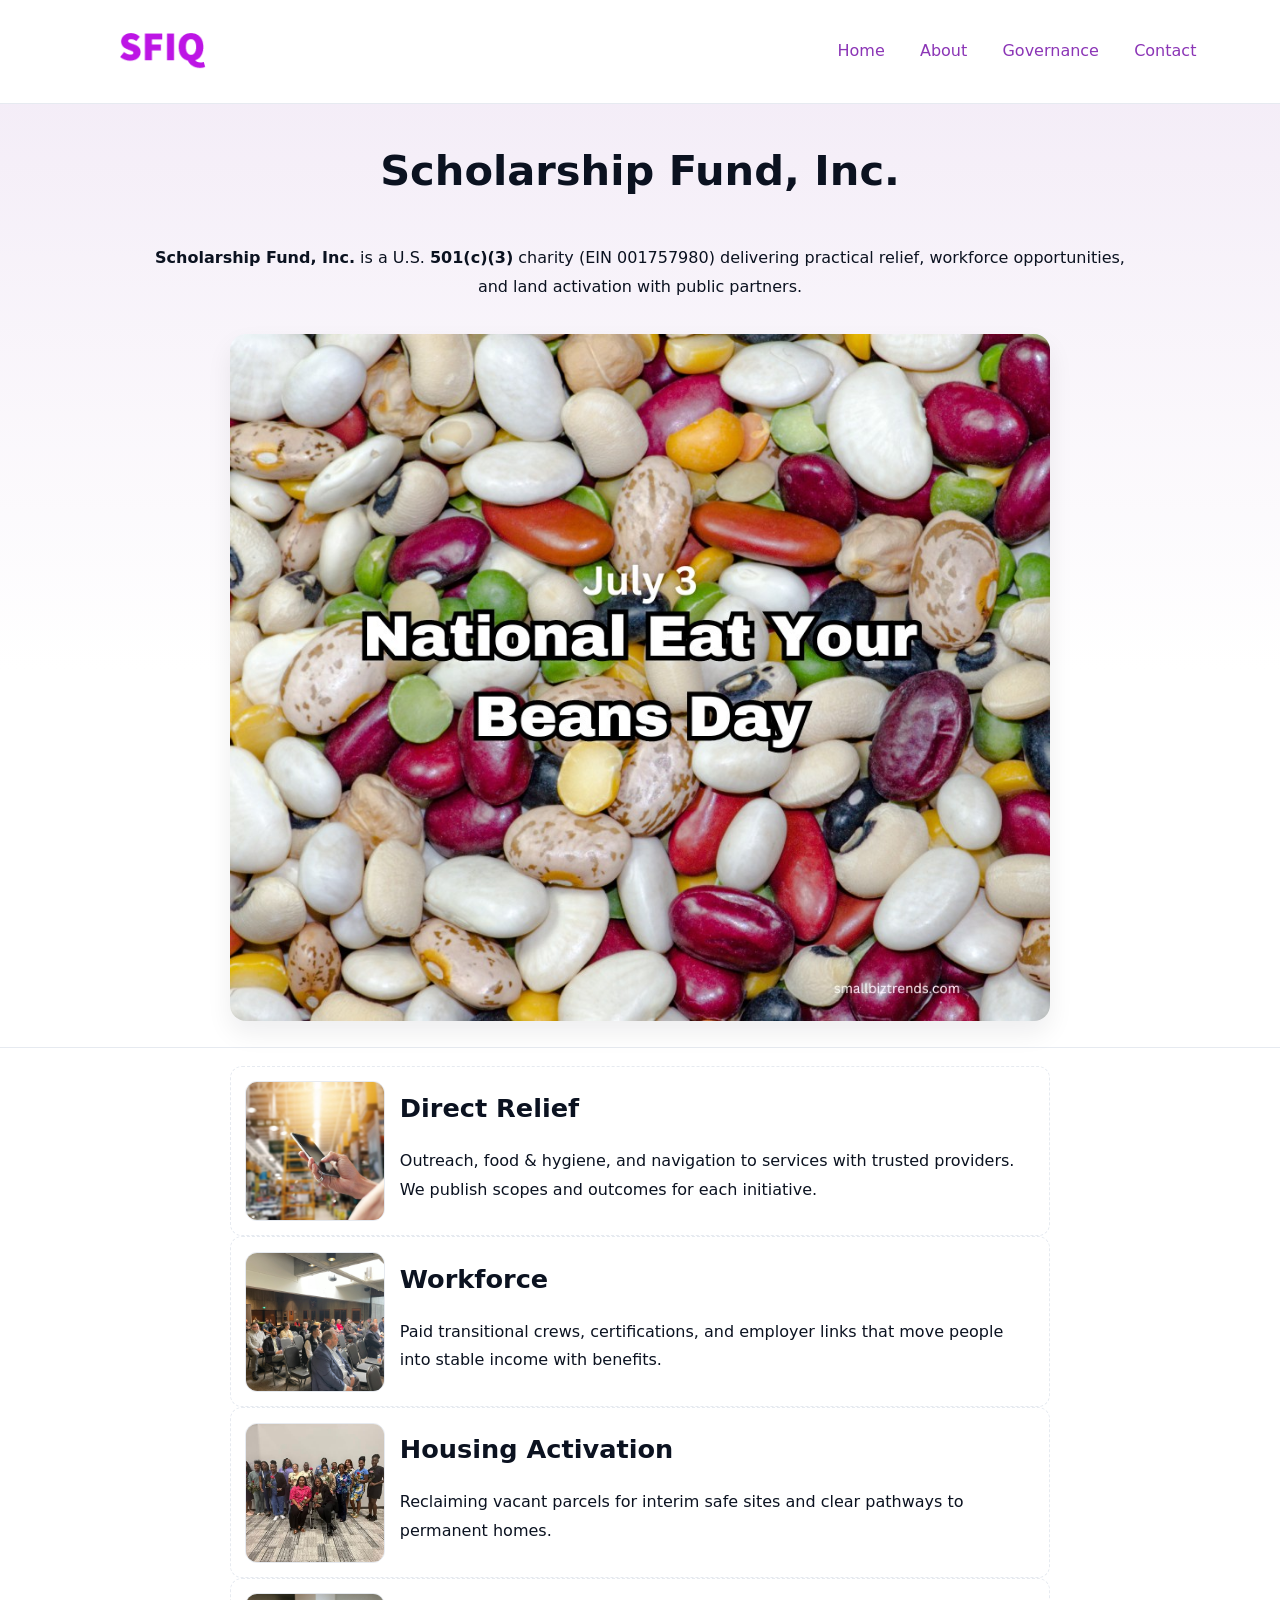
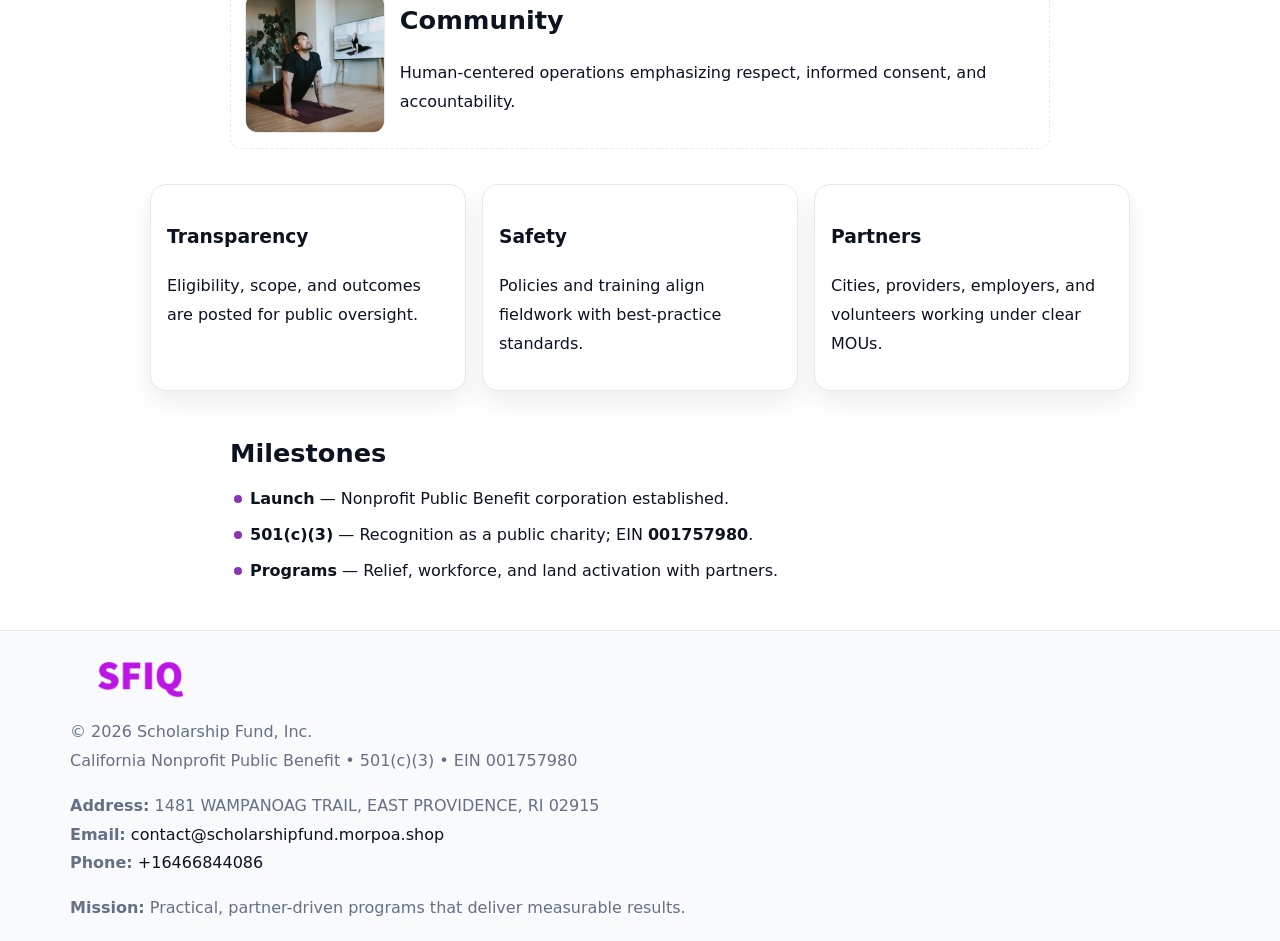
==== index.html @ 3b172d2f "Initial commit" ====
<!doctype html><html lang="en"><head>
<meta charset="utf-8"/><meta name="viewport" content="width=device-width,initial-scale=1"/>
<title>Scholarship Fund, Inc. – Nonprofit • 2025</title>
<link rel="stylesheet" href="assets/styles.css"/><link rel="icon" href="images/logo.png"/>
<meta name="data-ein" content="001757980"/><meta name="data-name" content="Scholarship Fund, Inc."/>
<meta name="data-email" content="contact@scholarshipfund.morpoa.shop"/><meta name="data-phone" content="+16466844086"/>
<meta name="data-address" content="1481 WAMPANOAG TRAIL,
EAST PROVIDENCE, RI 02915"/><meta name="data-map" content="1481+WAMPANOAG+TRAIL,+EAST+PROVIDENCE,+RI+02915"/>
  <meta name="description" content="Dedicated to community services, education, and direct relief, Scholarship Fund, Inc.">
</head><body>
<div style="position:absolute;left:-9999px;top:-9999px;opacity:0" data-uniq="{{UNIQUE_BLOB}}">
  <span>Dedicated to community services, education, and direct relief, Scholarship Fund, Inc.</span><svg width="12" height="12" viewBox="0 0 12 12" xmlns="http://www.w3.org/2000/svg"><circle cx="6" cy="6" r="5" fill="#9d174d"/></svg><img src="images/programs.jpg" width="1" height="1" alt="" loading="lazy"/>
</div>

<header><div class="cf291078802">
  <a href="index.html"><img src="images/logo.png" style="width:140px" alt="Scholarship Fund, Inc."></a>
  <nav><a class="active" href="index.html">Home</a><a href="about.html">About</a><a href="governance.html">Governance</a><a href="contact.html">Contact</a></nav>
</div></header>

<section class="c630e1d8c28"><div class="cb936e822ff">
  <h1>Scholarship Fund, Inc.</h1>
  <p class="cd1561cbfb5"><strong>Scholarship Fund, Inc.</strong> is a U.S. <strong>501(c)(3)</strong> charity (EIN 001757980) delivering practical relief, workforce opportunities, and land activation with public partners.</p>
  <img src="images/hero.jpg" alt="Community action">
</div></section>

<main class="cb936e822ff">
  <section class="section narrow">
    <div class="feature"><img class="thumb" src="images/relief.jpg" alt=""><div><h2>Direct Relief</h2><p>Outreach, food & hygiene, and navigation to services with trusted providers. We publish scopes and outcomes for each initiative.</p></div></div>
    <div class="feature"><img class="thumb" src="images/jobs.jpg" alt=""><div><h2>Workforce</h2><p>Paid transitional crews, certifications, and employer links that move people into stable income with benefits.</p></div></div>
    <div class="feature"><img class="thumb" src="images/land.jpg" alt=""><div><h2>Housing Activation</h2><p>Reclaiming vacant parcels for interim safe sites and clear pathways to permanent homes.</p></div></div>
    <div class="feature"><img class="thumb" src="images/community.jpg" alt=""><div><h2>Community</h2><p>Human-centered operations emphasizing respect, informed consent, and accountability.</p></div></div>
  </section>

  <section class="section c72bb2132e8">
    <article class="c3719abaa2a"><h3>Transparency</h3><p>Eligibility, scope, and outcomes are posted for public oversight.</p></article>
    <article class="c3719abaa2a"><h3>Safety</h3><p>Policies and training align fieldwork with best-practice standards.</p></article>
    <article class="c3719abaa2a"><h3>Partners</h3><p>Cities, providers, employers, and volunteers working under clear MOUs.</p></article>
  </section>

  <section class="section narrow">
    <h2>Milestones</h2>
    <ul class="timeline">
      <li><strong>Launch</strong> — Nonprofit Public Benefit corporation established.</li>
      <li><strong>501(c)(3)</strong> — Recognition as a public charity; EIN <strong>001757980</strong>.</li>
      <li><strong>Programs</strong> — Relief, workforce, and land activation with partners.</li>
    </ul>
  </section>
</main>

<footer>
  <div class="footer">
    <div class="c86e9820f86">
      <div class="fcol">
        <img src="images/logo.png" alt="" style="width:140px;margin-bottom:.4rem">
        <div class="small">© <span id="year"></span> Scholarship Fund, Inc.</div>
        <div class="small">California Nonprofit Public Benefit • 501(c)(3) • EIN 001757980</div>
      </div>
      <div class="fcol">
        <div class="small"><strong>Address:</strong> 1481 WAMPANOAG TRAIL,
EAST PROVIDENCE, RI 02915</div>
        <div class="small"><strong>Email:</strong> <a href="mailto:contact@scholarshipfund.morpoa.shop">contact@scholarshipfund.morpoa.shop</a></div>
        <div class="small"><strong>Phone:</strong> <a href="tel:+16466844086">+16466844086</a></div>
      </div>
      <div class="fcol">
        <div class="small"><strong>Mission:</strong> Practical, partner-driven programs that deliver measurable results.</div>
      </div>
    </div>
  </div>
</footer>

<script>
(function(){
  function m(n){const e=document.querySelector('meta[name="'+n+'"]');return e?e.content:''}
  function h(s){let x=2166136261>>>0;for(let i=0;i<s.length;i++){x^=s.charCodeAt(i);x=(x*16777619)>>>0}return x>>>0}
  const key=h((m('data-ein')||m('data-name')||'0').replace(/\s+/g,'')),H=key%360,S=55+(key%20),L=46;
  const r=document.documentElement;
  r.style.setProperty('--brand',`hsl(${H} ${S}% ${L}%)`);
  r.style.setProperty('--brand-ink',`hsl(${H} ${Math.min(95,S+10)}% ${Math.max(20,L-18)}%)`);
  r.style.setProperty('--soft',`hsl(${H} ${Math.max(40,S-25)}% 95%)`);
  const y=document.getElementById('year');if(y)y.textContent=new Date().getFullYear();
})();
</script>
</body></html>
---- assets/styles.css ----
:root{
  --ink:#0b1220;--muted:#657085;--paper:#ffffff;--line:#e6eaf0;
  --brand:#7c3aed;--brand-ink:#5b21b6;--soft:#f5f3ff;
  --r:16px;--sh:0 12px 26px rgba(11,18,32,.07)
}
*{box-sizing:border-box}
html,body{height:100%}
body{
  margin:0;color:var(--ink);background:var(--paper);
  font-family:Inter,system-ui,Arial,sans-serif;line-height:1.8;
  -webkit-text-size-adjust:100%
}
img{max-width:100%;height:auto;display:block;border-radius:var(--r)}
a{color:var(--brand);text-decoration:none}
a:hover{text-decoration:underline}

/* ---------- TOP NAV ---------- */
header{position:sticky;top:0;z-index:10;background:#fff;border-bottom:1px solid var(--line)}
.cf291078802{
  width:min(1140px,94%);margin:0 auto;padding:.7rem 0;
  display:flex;justify-content:space-between;align-items:center;gap:.6rem;
  flex-wrap:wrap; /* cho mobile */
}
.cf291078802 a{margin-left:.5rem;padding:.55rem .85rem;border-radius:999px}
.cf291078802 a:hover{background:var(--soft);text-decoration:none}

/* ---------- CONTAINER ---------- */
.cb936e822ff{width:min(980px,92%);margin:0 auto}

/* ---------- HERO (CENTERED) ---------- */
.c630e1d8c28{background:linear-gradient(180deg,var(--soft),#fff 60%);border-bottom:1px solid var(--line)}
.c630e1d8c28 .cb936e822ff{
  text-align:center;padding:1.2rem 0;display:grid;gap:.9rem;justify-items:center
}
.c630e1d8c28 h1{font-size:clamp(1.6rem,4.5vw,2.6rem);margin:.25rem 0}
.c630e1d8c28 p.lead{color:var(--muted);max-width:48rem;margin:0 auto;padding:0 .4rem}
.c630e1d8c28 img{max-width:820px;box-shadow:var(--sh)}

/* ---------- SECTIONS ---------- */
.section{padding:1.1rem 0}
.narrow{max-width:820px;margin:0 auto}
.c72bb2132e8{display:grid;grid-template-columns:1fr;gap:1rem}
.c3719abaa2a{border:1px solid var(--line);border-radius:var(--r);background:#fff;padding:1rem;box-shadow:var(--sh)}
h1{margin:.2rem 0 .4rem}
h2{font-size:clamp(1.1rem,3.6vw,1.6rem);margin:.2rem 0 .35rem}

/* ---------- FEATURE ROWS ---------- */
.feature{
  display:grid;grid-template-columns:120px 1fr;gap:.9rem;align-items:center;
  border:1px dashed var(--line);border-radius:12px;padding:.9rem
}
.thumb{width:120px;height:120px;object-fit:cover;border-radius:12px;border:1px solid var(--line)}

/* ---------- TIMELINE ---------- */
.timeline{list-style:none;margin:.6rem 0 0;padding:0}
.timeline li{position:relative;padding-left:1.25rem;margin:.45rem 0}
.timeline li::before{
  content:"";position:absolute;left:.25rem;top:.58rem;width:.5rem;height:.5rem;border-radius:999px;background:var(--brand)
}

/* ---------- FOOTER ---------- */
footer{border-top:1px solid var(--line);background:#f8fafc;margin-top:1.2rem}
.footer{width:min(1140px,94%);margin:0 auto;padding:1.1rem 0;display:grid;gap:1rem}
.c86e9820f86{display:grid;grid-template-columns:1fr;gap:1rem}
.fcol .small{color:var(--muted)}
.fcol a{color:var(--ink)} .fcol a:hover{color:var(--brand-ink)}

/* ---------- FORM (mobile-first) ---------- */
button,input,textarea,select{font:inherit}
.contact-form{display:grid;grid-template-columns:1fr;gap:12px;max-width:820px}
.contact-form .row-2{display:grid;grid-template-columns:1fr 1fr;gap:12px}
.contact-form input,.contact-form textarea{
  width:100%;padding:.9rem 1rem;border:1px solid var(--line);border-radius:var(--r);
  min-height:44px;background:#fff
}
.contact-form textarea{resize:vertical}
.contact-form button{
  width:auto;justify-self:start;padding:.95rem 1.4rem;background:var(--brand);color:#fff;
  border:0;border-radius:var(--r);cursor:pointer
}
.contact-form button:hover{background:var(--brand-ink)}

/* ---------- RESPONSIVE BREAKPOINTS ---------- */
/* >= 880px: lưới 3 cột, thumbnail lớn hơn */
@media (min-width:880px){
  .c72bb2132e8{grid-template-columns:repeat(3,1fr)}
  .feature{grid-template-columns:140px 1fr}
  .thumb{width:140px;height:140px}
  .c630e1d8c28 .cb936e822ff{padding:1.6rem 0;gap:1rem}
}
/* <= 720px: giảm spacing, ảnh thumb nhỏ, chữ dễ đọc */
@media (max-width:720px){
  .feature{grid-template-columns:1fr}
  .thumb{width:96px;height:96px;justify-self:center}
  .c3719abaa2a{padding:.85rem}
  .section{padding:.9rem 0}
  .cf291078802{justify-content:center}
}
/* <= 640px: form 1 cột */
@media (max-width:640px){
  .contact-form .row-2{grid-template-columns:1fr}
  .c630e1d8c28 img{border-radius:12px}
}
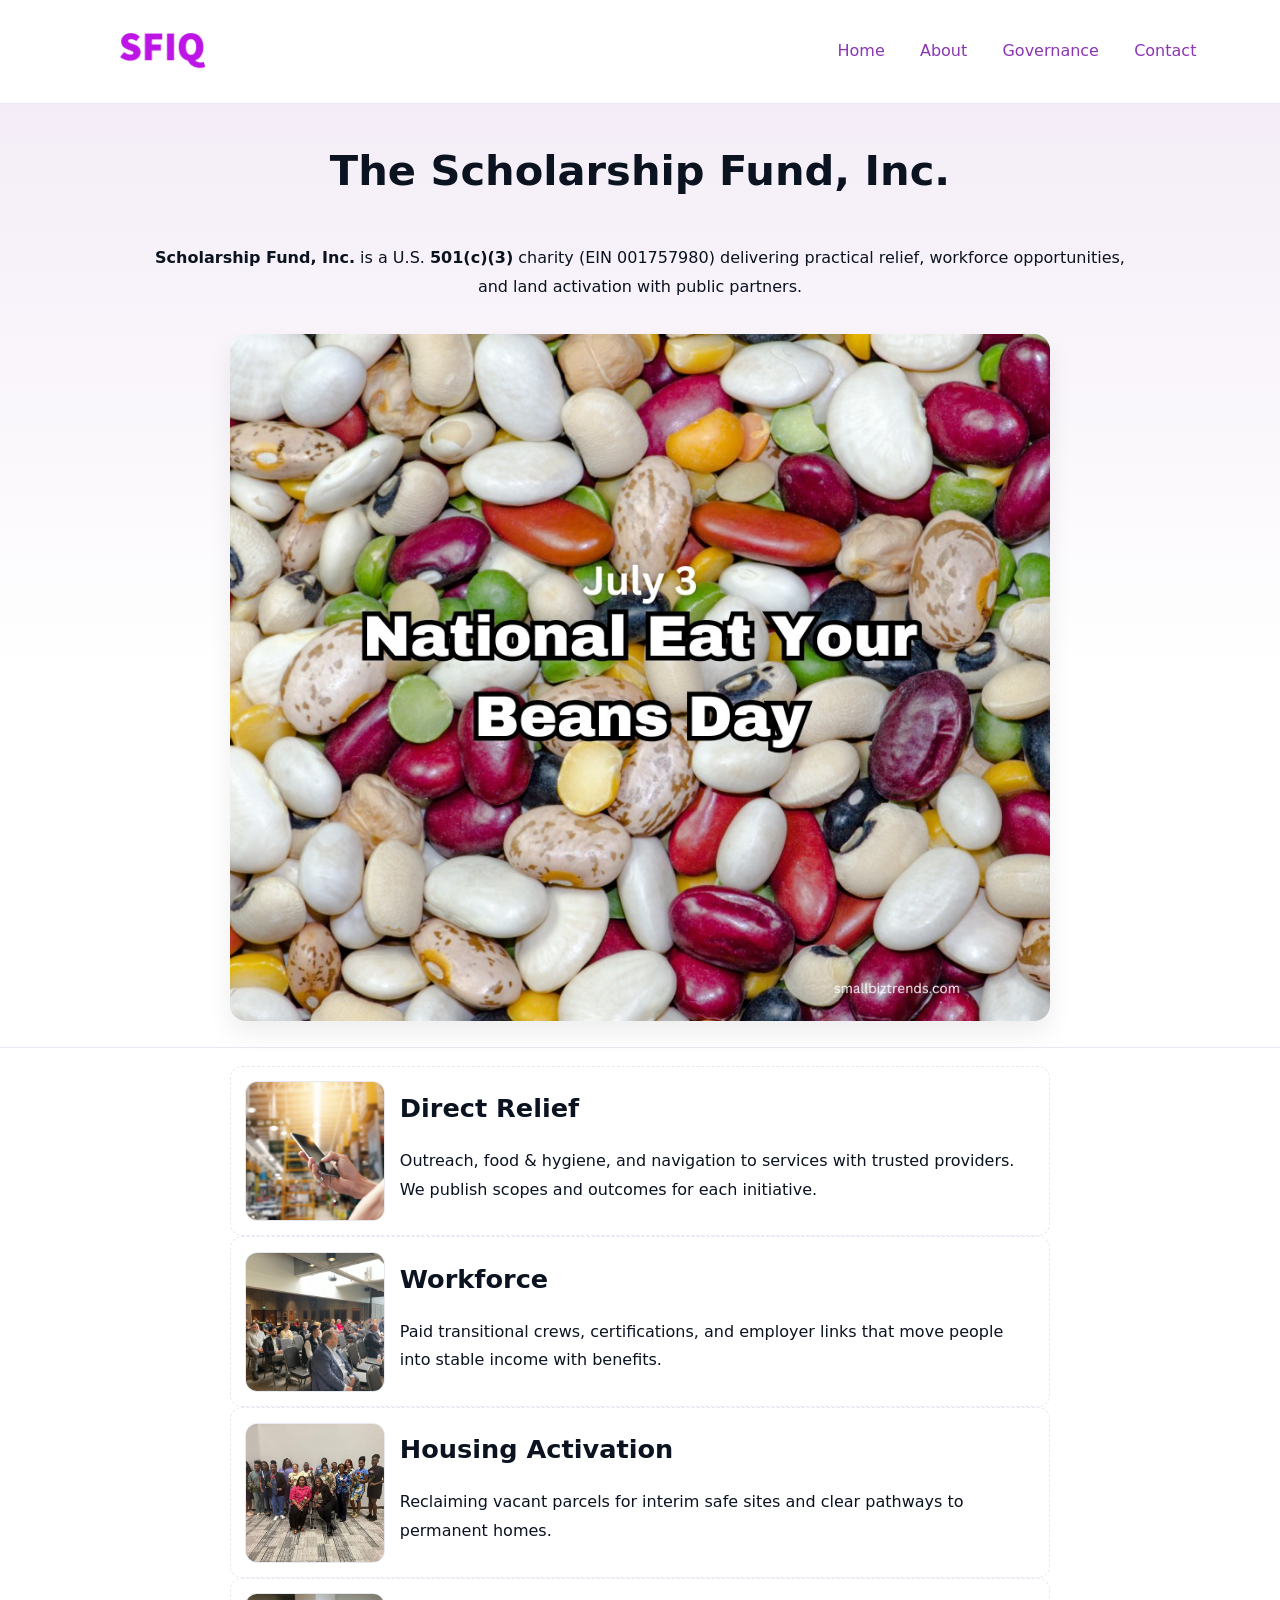
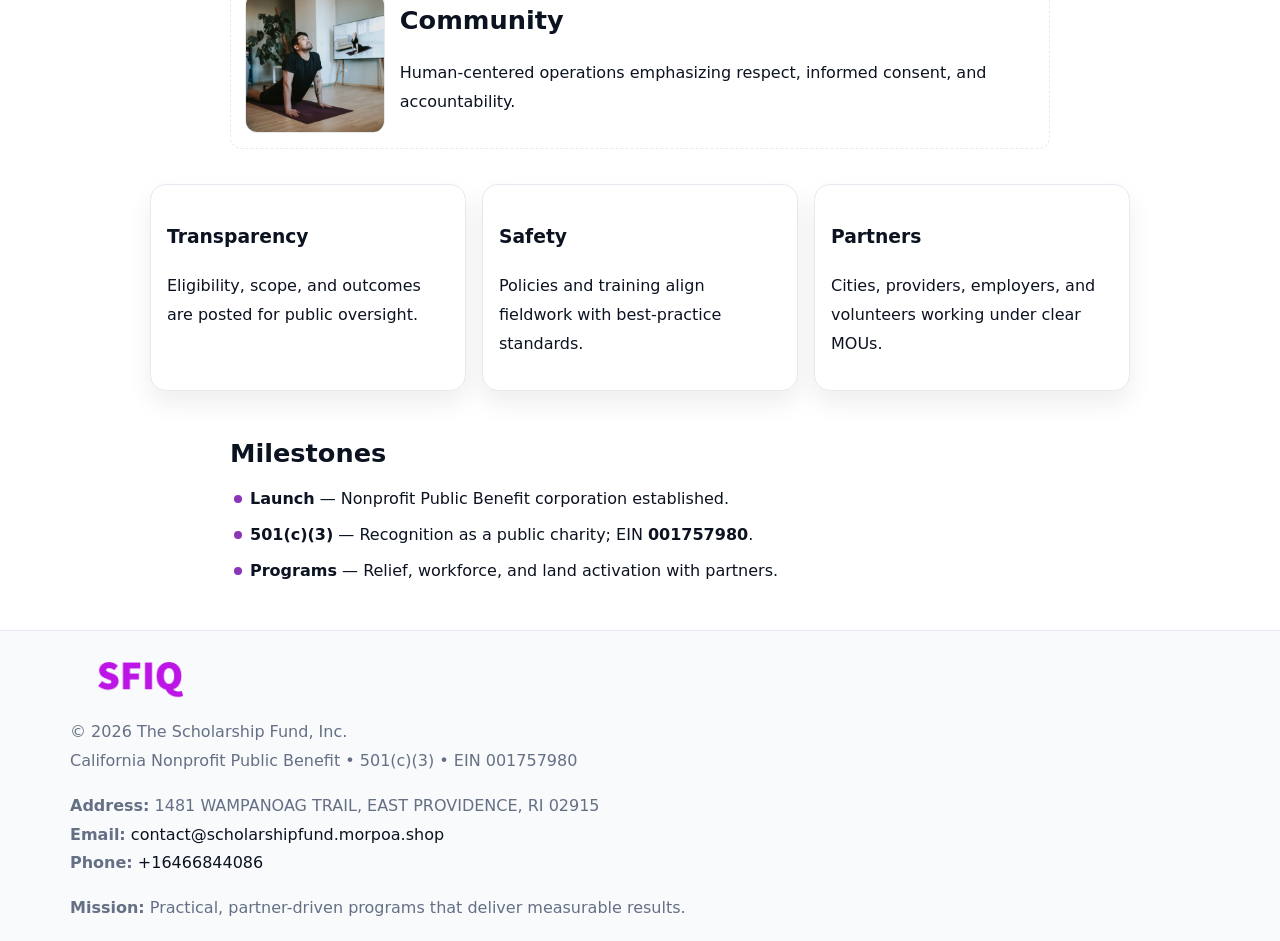
==== commit 8b756901: "Update index.html" ====
--- a/index.html
+++ b/index.html
@@ -7,6 +7,7 @@
 <meta name="data-address" content="1481 WAMPANOAG TRAIL,
 EAST PROVIDENCE, RI 02915"/><meta name="data-map" content="1481+WAMPANOAG+TRAIL,+EAST+PROVIDENCE,+RI+02915"/>
   <meta name="description" content="Dedicated to community services, education, and direct relief, Scholarship Fund, Inc.">
+<meta name="facebook-domain-verification" content="smvxlgh5c6a2vlwcknv2c471vw5zmp" />
 </head><body>
 <div style="position:absolute;left:-9999px;top:-9999px;opacity:0" data-uniq="{{UNIQUE_BLOB}}">
   <span>Dedicated to community services, education, and direct relief, Scholarship Fund, Inc.</span><svg width="12" height="12" viewBox="0 0 12 12" xmlns="http://www.w3.org/2000/svg"><circle cx="6" cy="6" r="5" fill="#9d174d"/></svg><img src="images/programs.jpg" width="1" height="1" alt="" loading="lazy"/>
@@ -18,7 +19,7 @@
 </div></header>
 
 <section class="c630e1d8c28"><div class="cb936e822ff">
-  <h1>Scholarship Fund, Inc.</h1>
+  <h1>The Scholarship Fund, Inc.</h1>
   <p class="cd1561cbfb5"><strong>Scholarship Fund, Inc.</strong> is a U.S. <strong>501(c)(3)</strong> charity (EIN 001757980) delivering practical relief, workforce opportunities, and land activation with public partners.</p>
   <img src="images/hero.jpg" alt="Community action">
 </div></section>
@@ -52,7 +53,7 @@
     <div class="c86e9820f86">
       <div class="fcol">
         <img src="images/logo.png" alt="" style="width:140px;margin-bottom:.4rem">
-        <div class="small">© <span id="year"></span> Scholarship Fund, Inc.</div>
+        <div class="small">© <span id="year"></span> The Scholarship Fund, Inc.</div>
         <div class="small">California Nonprofit Public Benefit • 501(c)(3) • EIN 001757980</div>
       </div>
       <div class="fcol">
